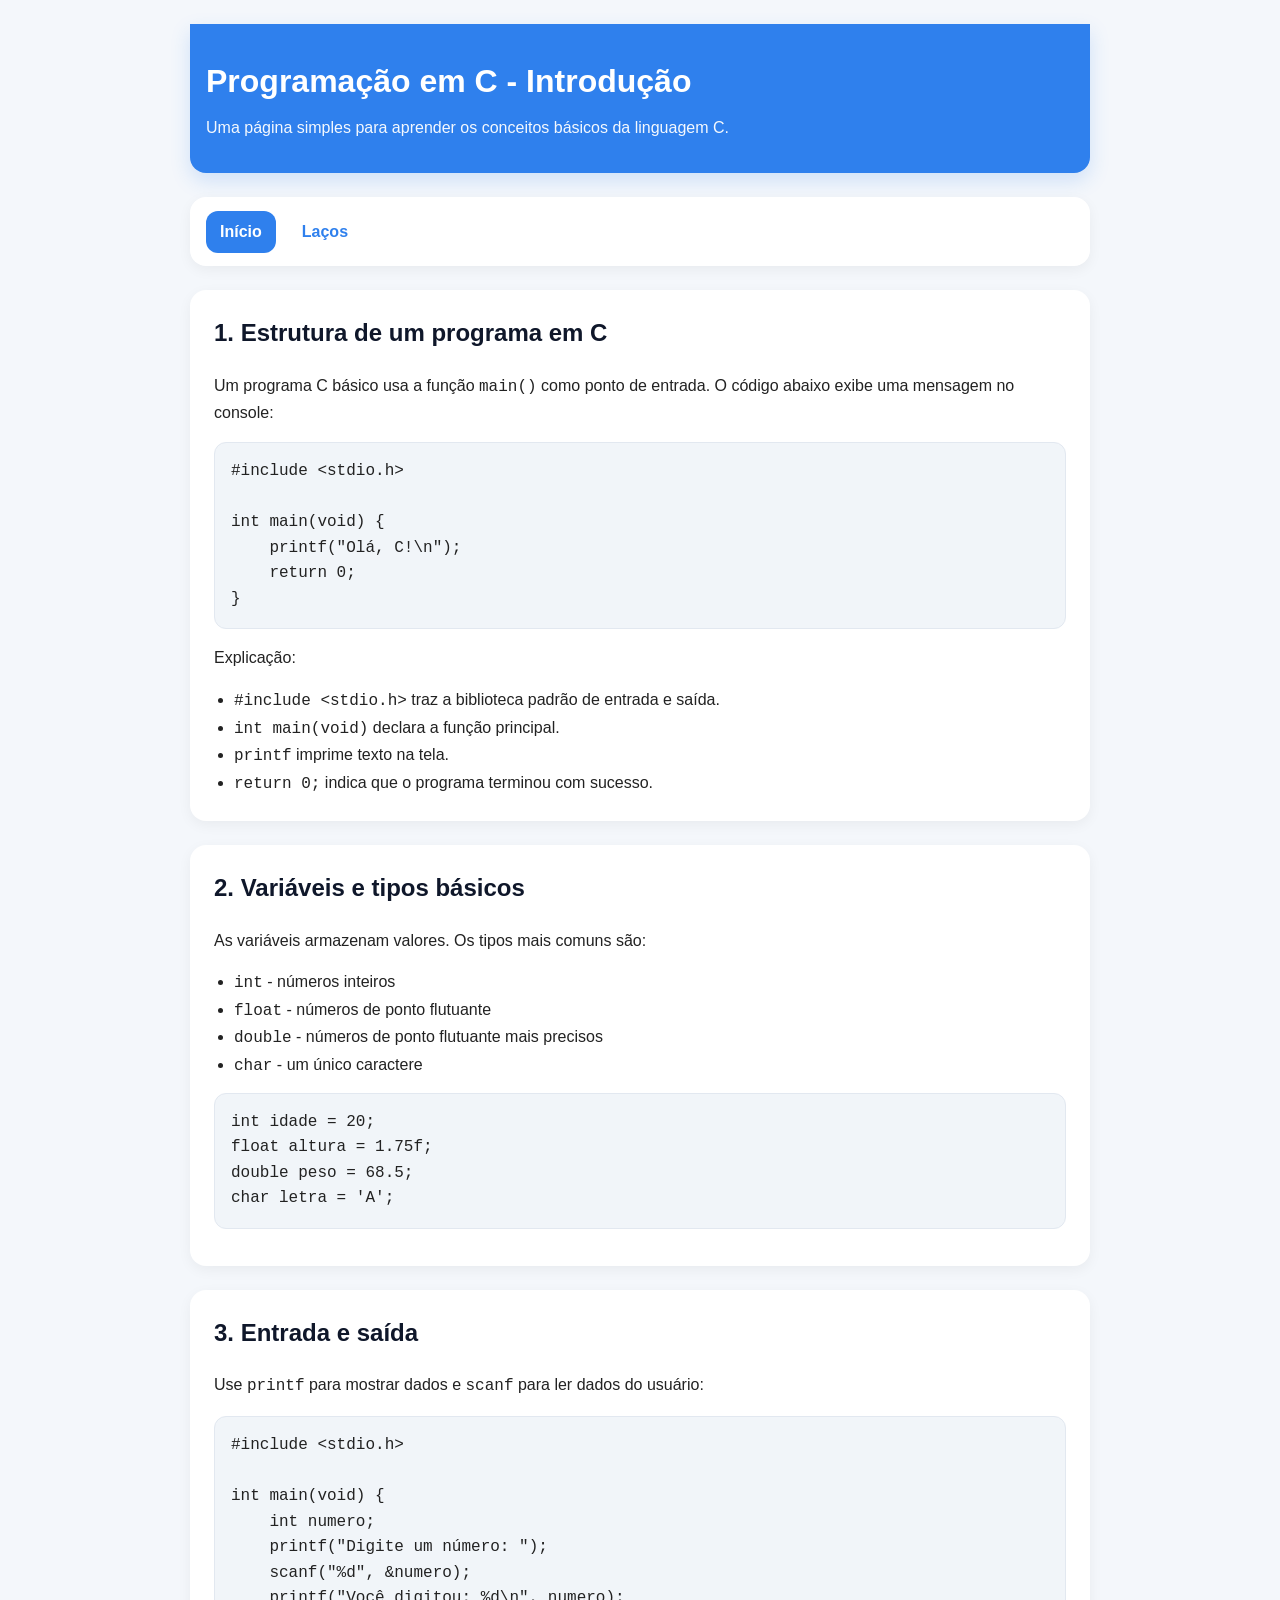
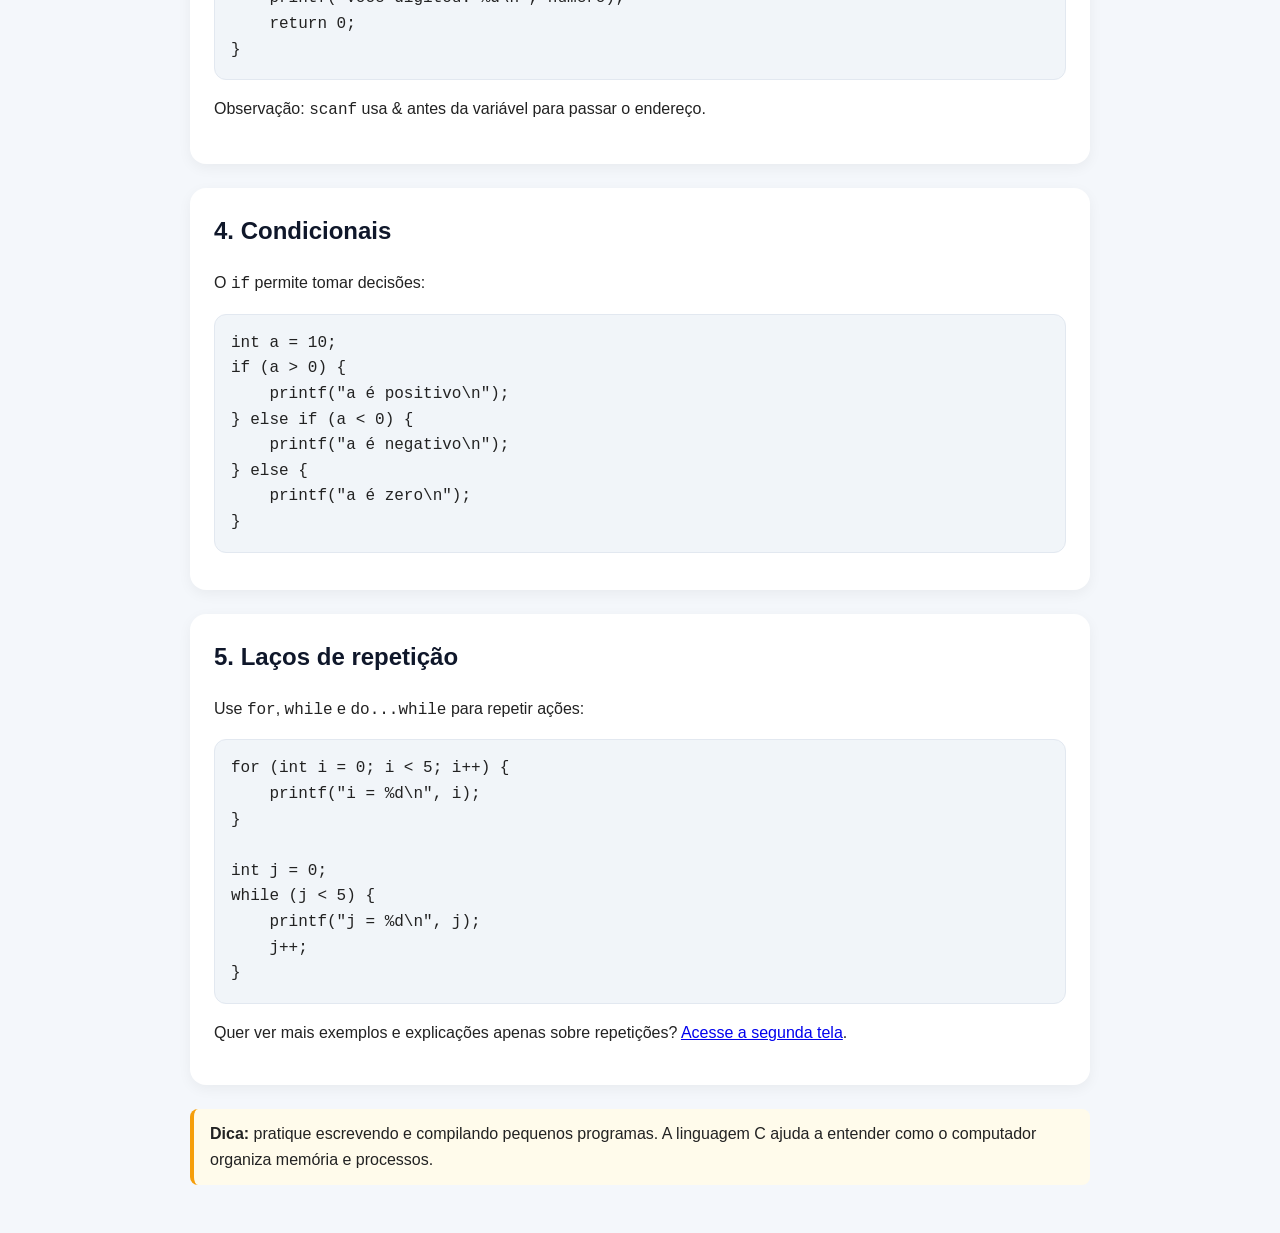
==== index.html @ d3eaa319 "Adicionando barra de navegação em todas as paginas" ====
<!DOCTYPE html>
<html lang="pt-BR">
    <head>
        <meta charset="utf-8">
        <meta name="viewport" content="width=device-width, initial-scale=1.0">
        <title>Programação em C - Básico</title>
        <style>
            body {
                font-family: Arial, sans-serif;
                line-height: 1.6;
                margin: 0;
                padding: 0;
                background: #f4f7fb;
                color: #222;
            }
            .container {
                max-width: 900px;
                margin: 0 auto;
                padding: 24px 16px 48px;
            }
            header {
                background: #2f80ed;
                color: white;
                padding: 32px 16px;
                border-radius: 0 0 16px 16px;
                box-shadow: 0 8px 20px rgba(47, 128, 237, 0.18);
            }
            header h1 {
                margin: 0 0 8px;
                font-size: 2rem;
            }
            header p {
                margin: 0;
                opacity: 0.95;
            }
            .navbar {
                display: flex;
                gap: 12px;
                margin: 24px 0 0;
                padding: 14px 16px;
                border-radius: 16px;
                background: #ffffff;
                box-shadow: 0 4px 14px rgba(0, 0, 0, 0.05);
                position: sticky;
                top: 16px;
                z-index: 10;
            }
            .nav-link {
                display: inline-block;
                color: #2f80ed;
                text-decoration: none;
                font-weight: 700;
                padding: 8px 14px;
                border-radius: 12px;
                transition: background 0.2s ease, color 0.2s ease;
            }
            .nav-link:hover,
            .nav-link.active {
                background: #2f80ed;
                color: white;
            }
            section {
                background: white;
                border-radius: 16px;
                margin: 24px 0;
                padding: 24px;
                box-shadow: 0 4px 14px rgba(0, 0, 0, 0.05);
            }
            h2 {
                color: #0f172a;
                margin-top: 0;
            }
            pre {
                background: #f1f5f9;
                padding: 16px;
                border-radius: 12px;
                overflow-x: auto;
                border: 1px solid #e2e8f0;
            }
            code {
                font-family: 'Courier New', monospace;
            }
            ul {
                margin: 0;
                padding-left: 20px;
            }
            .note {
                background: #fffbeb;
                border-left: 4px solid #f59e0b;
                padding: 12px 16px;
                margin: 16px 0 0;
                border-radius: 8px;
            }
        </style>
    </head>
    <body>
        <div class="container">
            <header>
                <h1>Programação em C - Introdução</h1>
                <p>Uma página simples para aprender os conceitos básicos da linguagem C.</p>
            </header>
            <nav class="navbar">
                <a href="index.html" class="nav-link active">Início</a>
                <a href="lop.html" class="nav-link">Laços</a>
            </nav>

            <section>
                <h2>1. Estrutura de um programa em C</h2>
                <p>Um programa C básico usa a função <code>main()</code> como ponto de entrada. O código abaixo exibe uma mensagem no console:</p>
                <pre><code>#include &lt;stdio.h&gt;

int main(void) {
    printf("Olá, C!\n");
    return 0;
}</code></pre>
                <p>Explicação:</p>
                <ul>
                    <li><code>#include &lt;stdio.h&gt;</code> traz a biblioteca padrão de entrada e saída.</li>
                    <li><code>int main(void)</code> declara a função principal.</li>
                    <li><code>printf</code> imprime texto na tela.</li>
                    <li><code>return 0;</code> indica que o programa terminou com sucesso.</li>
                </ul>
            </section>

            <section>
                <h2>2. Variáveis e tipos básicos</h2>
                <p>As variáveis armazenam valores. Os tipos mais comuns são:</p>
                <ul>
                    <li><code>int</code> - números inteiros</li>
                    <li><code>float</code> - números de ponto flutuante</li>
                    <li><code>double</code> - números de ponto flutuante mais precisos</li>
                    <li><code>char</code> - um único caractere</li>
                </ul>
                <pre><code>int idade = 20;
float altura = 1.75f;
double peso = 68.5;
char letra = 'A';</code></pre>
            </section>

            <section>
                <h2>3. Entrada e saída</h2>
                <p>Use <code>printf</code> para mostrar dados e <code>scanf</code> para ler dados do usuário:</p>
                <pre><code>#include &lt;stdio.h&gt;

int main(void) {
    int numero;
    printf("Digite um número: ");
    scanf("%d", &numero);
    printf("Você digitou: %d\n", numero);
    return 0;
}</code></pre>
                <p>Observação: <code>scanf</code> usa &amp; antes da variável para passar o endereço.</p>
            </section>

            <section>
                <h2>4. Condicionais</h2>
                <p>O <code>if</code> permite tomar decisões:</p>
                <pre><code>int a = 10;
if (a > 0) {
    printf("a é positivo\n");
} else if (a < 0) {
    printf("a é negativo\n");
} else {
    printf("a é zero\n");
}</code></pre>
            </section>

            <section>
                <h2>5. Laços de repetição</h2>
                <p>Use <code>for</code>, <code>while</code> e <code>do...while</code> para repetir ações:</p>
                <pre><code>for (int i = 0; i < 5; i++) {
    printf("i = %d\n", i);
}

int j = 0;
while (j < 5) {
    printf("j = %d\n", j);
    j++;
}</code></pre>
                <p>Quer ver mais exemplos e explicações apenas sobre repetições? <a href="lop.html">Acesse a segunda tela</a>.</p>
            </section>

            <div class="note">
                <strong>Dica:</strong> pratique escrevendo e compilando pequenos programas. A linguagem C ajuda a entender como o computador organiza memória e processos.
            </div>
        </div>
    </body>
</html>
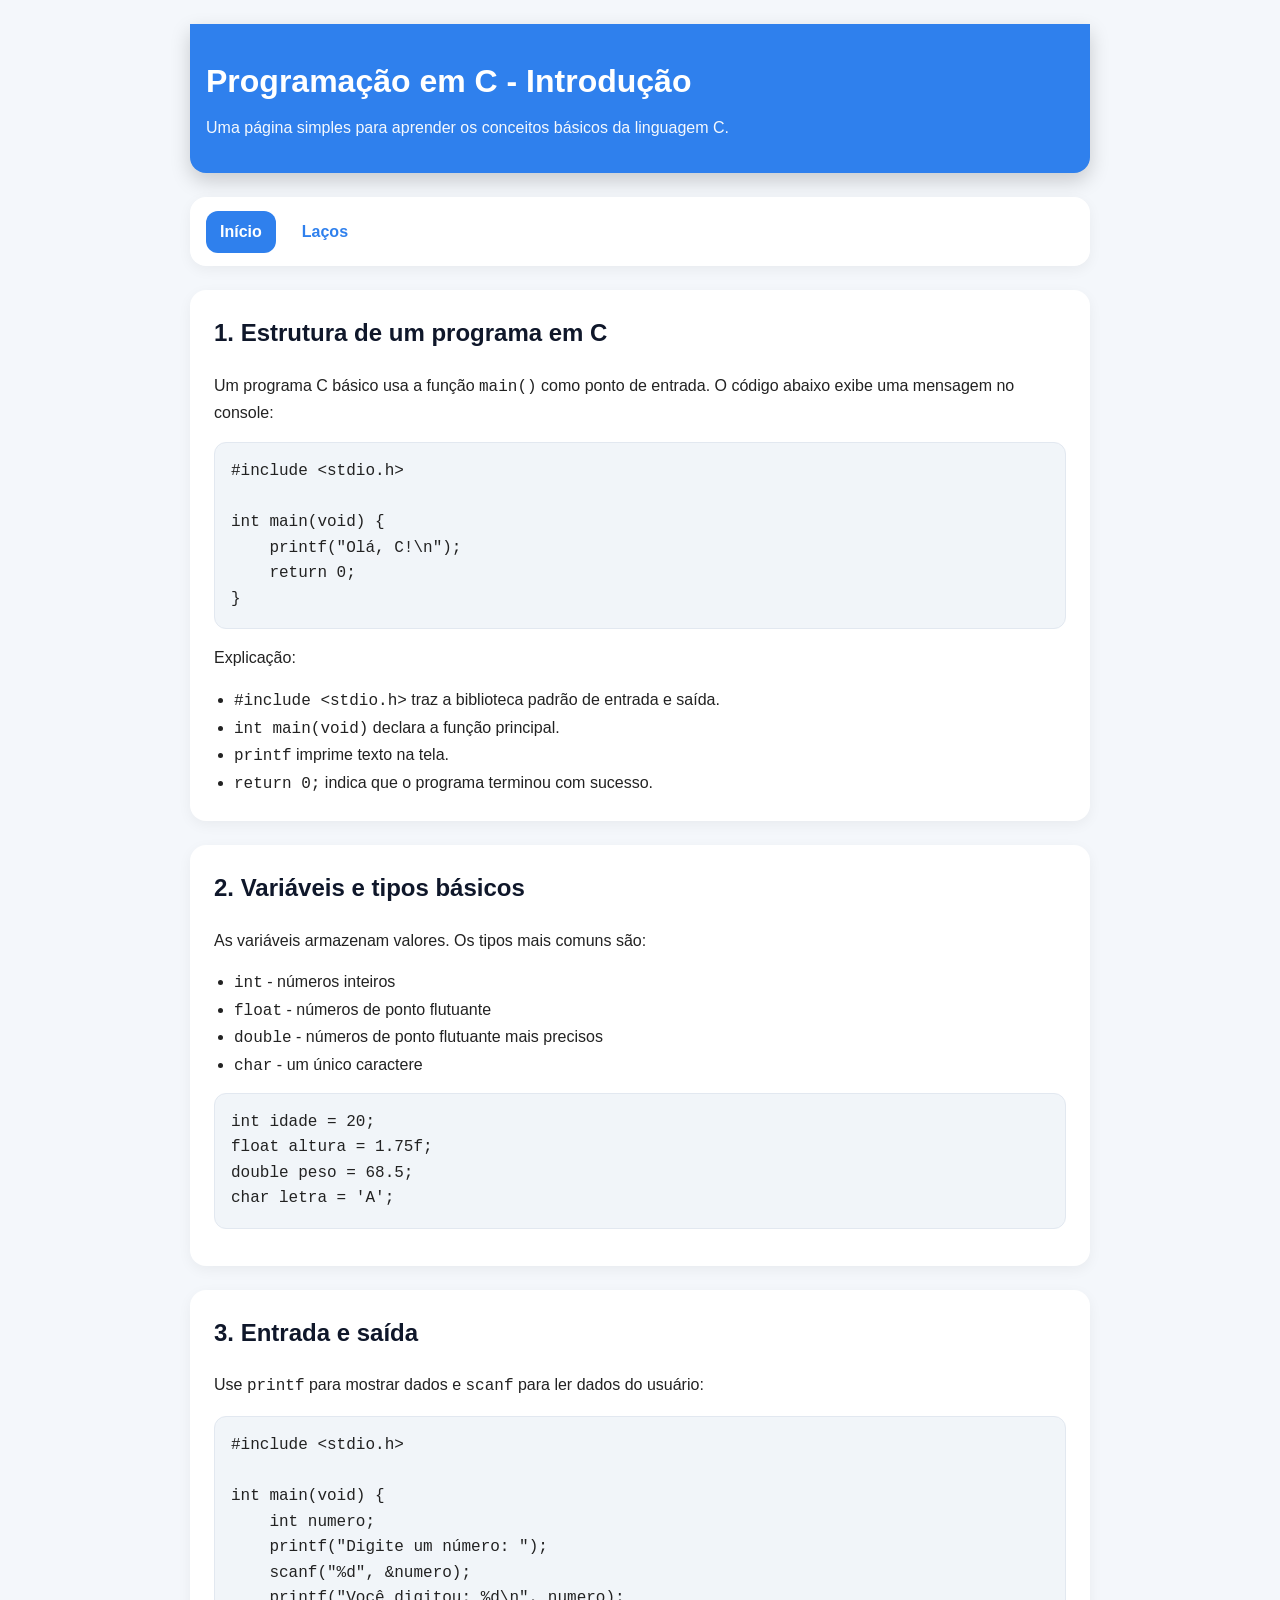
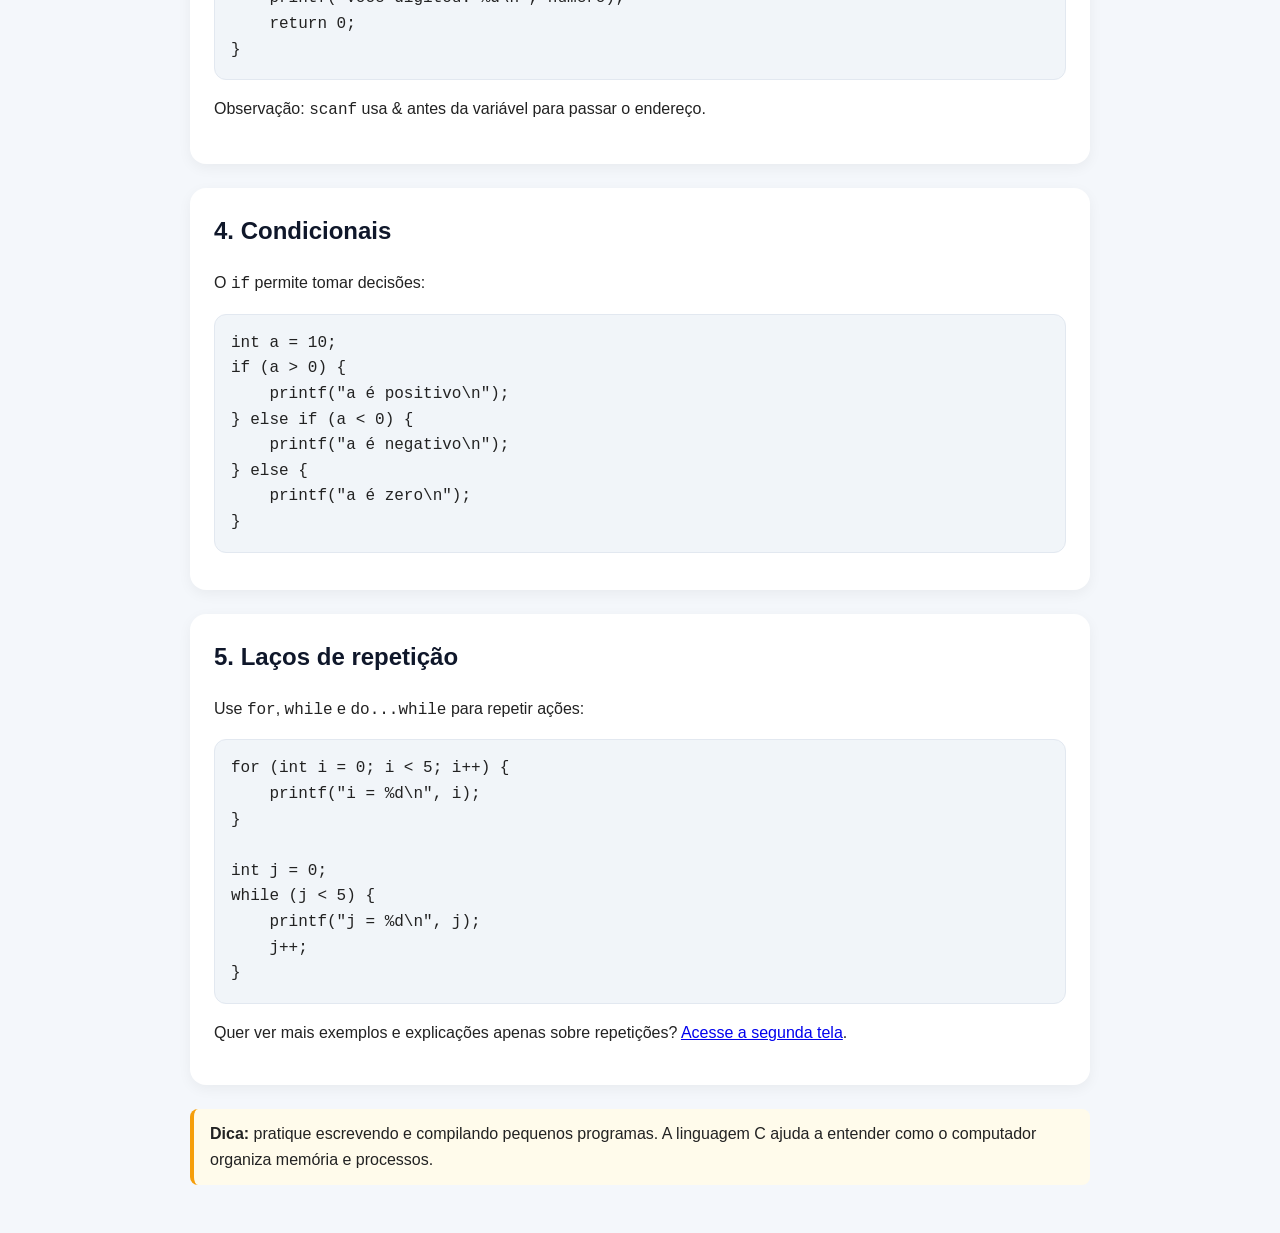
==== commit 75d93477: "Adicionando estilos CSS e atualizando cabeçalhos nas páginas HTML" ====
--- a/index.html
+++ b/index.html
@@ -4,98 +4,11 @@
         <meta charset="utf-8">
         <meta name="viewport" content="width=device-width, initial-scale=1.0">
         <title>Programação em C - Básico</title>
-        <style>
-            body {
-                font-family: Arial, sans-serif;
-                line-height: 1.6;
-                margin: 0;
-                padding: 0;
-                background: #f4f7fb;
-                color: #222;
-            }
-            .container {
-                max-width: 900px;
-                margin: 0 auto;
-                padding: 24px 16px 48px;
-            }
-            header {
-                background: #2f80ed;
-                color: white;
-                padding: 32px 16px;
-                border-radius: 0 0 16px 16px;
-                box-shadow: 0 8px 20px rgba(47, 128, 237, 0.18);
-            }
-            header h1 {
-                margin: 0 0 8px;
-                font-size: 2rem;
-            }
-            header p {
-                margin: 0;
-                opacity: 0.95;
-            }
-            .navbar {
-                display: flex;
-                gap: 12px;
-                margin: 24px 0 0;
-                padding: 14px 16px;
-                border-radius: 16px;
-                background: #ffffff;
-                box-shadow: 0 4px 14px rgba(0, 0, 0, 0.05);
-                position: sticky;
-                top: 16px;
-                z-index: 10;
-            }
-            .nav-link {
-                display: inline-block;
-                color: #2f80ed;
-                text-decoration: none;
-                font-weight: 700;
-                padding: 8px 14px;
-                border-radius: 12px;
-                transition: background 0.2s ease, color 0.2s ease;
-            }
-            .nav-link:hover,
-            .nav-link.active {
-                background: #2f80ed;
-                color: white;
-            }
-            section {
-                background: white;
-                border-radius: 16px;
-                margin: 24px 0;
-                padding: 24px;
-                box-shadow: 0 4px 14px rgba(0, 0, 0, 0.05);
-            }
-            h2 {
-                color: #0f172a;
-                margin-top: 0;
-            }
-            pre {
-                background: #f1f5f9;
-                padding: 16px;
-                border-radius: 12px;
-                overflow-x: auto;
-                border: 1px solid #e2e8f0;
-            }
-            code {
-                font-family: 'Courier New', monospace;
-            }
-            ul {
-                margin: 0;
-                padding-left: 20px;
-            }
-            .note {
-                background: #fffbeb;
-                border-left: 4px solid #f59e0b;
-                padding: 12px 16px;
-                margin: 16px 0 0;
-                border-radius: 8px;
-            }
-        </style>
+        <link rel="stylesheet" href="estilo.css">
     </head>
     <body>
         <div class="container">
-            <header>
+            <header class="index-header">
                 <h1>Programação em C - Introdução</h1>
                 <p>Uma página simples para aprender os conceitos básicos da linguagem C.</p>
             </header>
--- a/estilo.css
+++ b/estilo.css
@@ -0,0 +1,121 @@
+﻿body {
+    font-family: Arial, sans-serif;
+    line-height: 1.6;
+    margin: 0;
+    padding: 0;
+    background: #f4f7fb;
+    color: #222;
+}
+
+.container {
+    max-width: 900px;
+    margin: 0 auto;
+    padding: 24px 16px 48px;
+}
+
+header {
+    color: white;
+    padding: 32px 16px;
+    border-radius: 0 0 16px 16px;
+    box-shadow: 0 8px 20px rgba(0, 0, 0, 0.18);
+}
+
+header h1 {
+    margin: 0 0 8px;
+    font-size: 2rem;
+}
+
+header p {
+    margin: 0;
+    opacity: 0.95;
+}
+
+.index-header {
+    background: #2f80ed;
+}
+
+.loops-header {
+    background: #16a34a;
+}
+
+.navbar {
+    display: flex;
+    gap: 12px;
+    margin: 24px 0 0;
+    padding: 14px 16px;
+    border-radius: 16px;
+    background: #ffffff;
+    box-shadow: 0 4px 14px rgba(0, 0, 0, 0.05);
+    position: sticky;
+    top: 16px;
+    z-index: 10;
+}
+
+.nav-link {
+    display: inline-block;
+    color: #2f80ed;
+    text-decoration: none;
+    font-weight: 700;
+    padding: 8px 14px;
+    border-radius: 12px;
+    transition: background 0.2s ease, color 0.2s ease;
+}
+
+.nav-link:hover,
+.nav-link.active {
+    background: #2f80ed;
+    color: white;
+}
+
+section {
+    background: white;
+    border-radius: 16px;
+    margin: 24px 0;
+    padding: 24px;
+    box-shadow: 0 4px 14px rgba(0, 0, 0, 0.05);
+}
+
+h2 {
+    color: #0f172a;
+    margin-top: 0;
+}
+
+pre {
+    background: #f1f5f9;
+    padding: 16px;
+    border-radius: 12px;
+    overflow-x: auto;
+    border: 1px solid #e2e8f0;
+}
+
+code {
+    font-family: 'Courier New', monospace;
+}
+
+ul {
+    margin: 0;
+    padding-left: 20px;
+}
+
+.note {
+    background: #fffbeb;
+    border-left: 4px solid #f59e0b;
+    padding: 12px 16px;
+    margin: 16px 0 0;
+    border-radius: 8px;
+}
+
+.link-button {
+    display: inline-block;
+    margin-top: 16px;
+    padding: 12px 20px;
+    background: #2f80ed;
+    color: white;
+    text-decoration: none;
+    border-radius: 12px;
+    transition: background 0.2s ease;
+}
+
+.link-button:hover {
+    background: #1d60c7;
+}
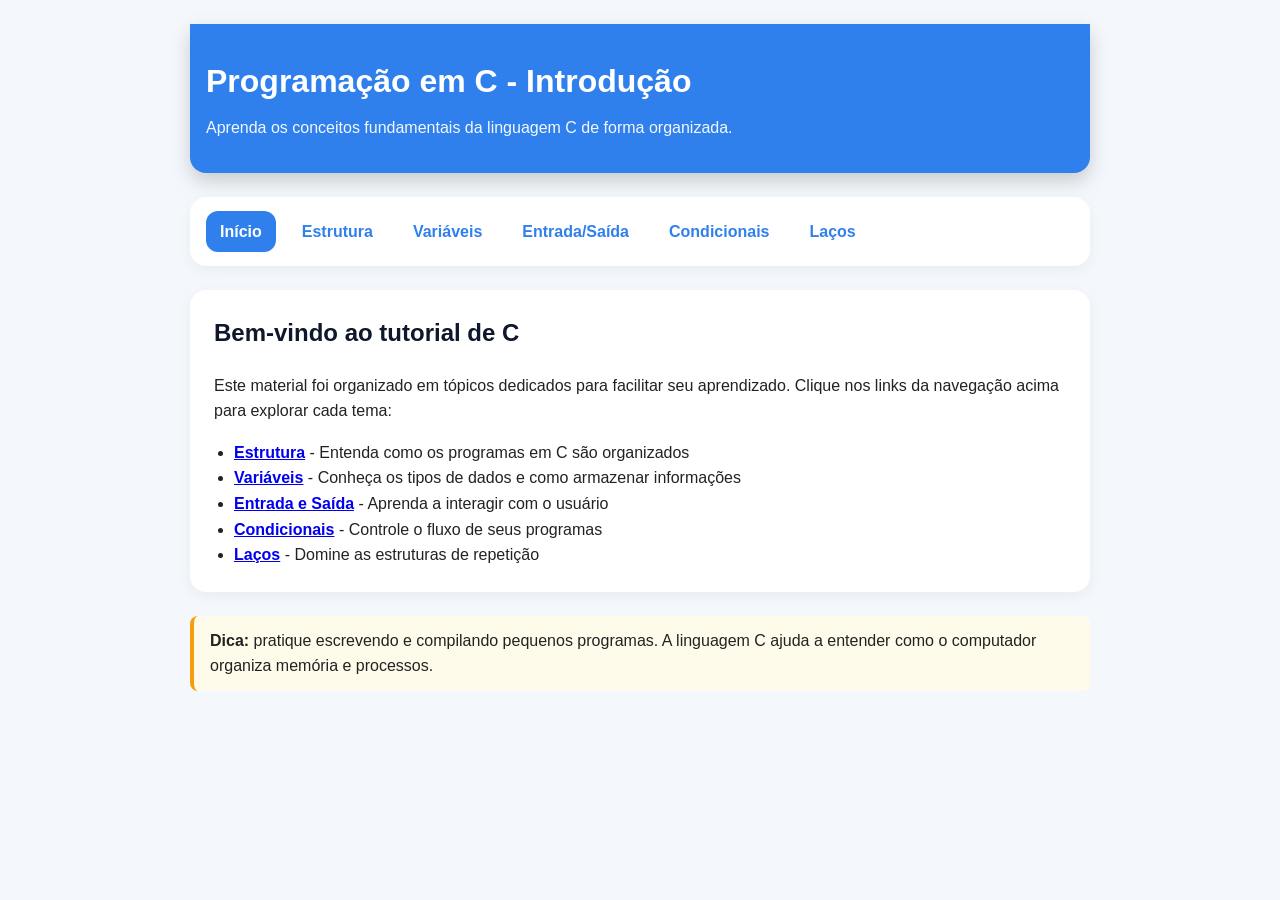
==== commit 55a341fa: "Devidindo conteudo em paginas" ====
--- a/index.html
+++ b/index.html
@@ -3,94 +3,34 @@
     <head>
         <meta charset="utf-8">
         <meta name="viewport" content="width=device-width, initial-scale=1.0">
-        <title>Programação em C - Básico</title>
+        <title>Programação em C - Introdução</title>
         <link rel="stylesheet" href="estilo.css">
     </head>
     <body>
         <div class="container">
             <header class="index-header">
                 <h1>Programação em C - Introdução</h1>
-                <p>Uma página simples para aprender os conceitos básicos da linguagem C.</p>
+                <p>Aprenda os conceitos fundamentais da linguagem C de forma organizada.</p>
             </header>
             <nav class="navbar">
                 <a href="index.html" class="nav-link active">Início</a>
+                <a href="estrutura.html" class="nav-link">Estrutura</a>
+                <a href="variaveis.html" class="nav-link">Variáveis</a>
+                <a href="entradasaida.html" class="nav-link">Entrada/Saída</a>
+                <a href="condicionais.html" class="nav-link">Condicionais</a>
                 <a href="lop.html" class="nav-link">Laços</a>
             </nav>
 
             <section>
-                <h2>1. Estrutura de um programa em C</h2>
-                <p>Um programa C básico usa a função <code>main()</code> como ponto de entrada. O código abaixo exibe uma mensagem no console:</p>
-                <pre><code>#include &lt;stdio.h&gt;
-
-int main(void) {
-    printf("Olá, C!\n");
-    return 0;
-}</code></pre>
-                <p>Explicação:</p>
+                <h2>Bem-vindo ao tutorial de C</h2>
+                <p>Este material foi organizado em tópicos dedicados para facilitar seu aprendizado. Clique nos links da navegação acima para explorar cada tema:</p>
                 <ul>
-                    <li><code>#include &lt;stdio.h&gt;</code> traz a biblioteca padrão de entrada e saída.</li>
-                    <li><code>int main(void)</code> declara a função principal.</li>
-                    <li><code>printf</code> imprime texto na tela.</li>
-                    <li><code>return 0;</code> indica que o programa terminou com sucesso.</li>
+                    <li><strong><a href="estrutura.html">Estrutura</a></strong> - Entenda como os programas em C são organizados</li>
+                    <li><strong><a href="variaveis.html">Variáveis</a></strong> - Conheça os tipos de dados e como armazenar informações</li>
+                    <li><strong><a href="entradasaida.html">Entrada e Saída</a></strong> - Aprenda a interagir com o usuário</li>
+                    <li><strong><a href="condicionais.html">Condicionais</a></strong> - Controle o fluxo de seus programas</li>
+                    <li><strong><a href="lop.html">Laços</a></strong> - Domine as estruturas de repetição</li>
                 </ul>
-            </section>
-
-            <section>
-                <h2>2. Variáveis e tipos básicos</h2>
-                <p>As variáveis armazenam valores. Os tipos mais comuns são:</p>
-                <ul>
-                    <li><code>int</code> - números inteiros</li>
-                    <li><code>float</code> - números de ponto flutuante</li>
-                    <li><code>double</code> - números de ponto flutuante mais precisos</li>
-                    <li><code>char</code> - um único caractere</li>
-                </ul>
-                <pre><code>int idade = 20;
-float altura = 1.75f;
-double peso = 68.5;
-char letra = 'A';</code></pre>
-            </section>
-
-            <section>
-                <h2>3. Entrada e saída</h2>
-                <p>Use <code>printf</code> para mostrar dados e <code>scanf</code> para ler dados do usuário:</p>
-                <pre><code>#include &lt;stdio.h&gt;
-
-int main(void) {
-    int numero;
-    printf("Digite um número: ");
-    scanf("%d", &numero);
-    printf("Você digitou: %d\n", numero);
-    return 0;
-}</code></pre>
-                <p>Observação: <code>scanf</code> usa &amp; antes da variável para passar o endereço.</p>
-            </section>
-
-            <section>
-                <h2>4. Condicionais</h2>
-                <p>O <code>if</code> permite tomar decisões:</p>
-                <pre><code>int a = 10;
-if (a > 0) {
-    printf("a é positivo\n");
-} else if (a < 0) {
-    printf("a é negativo\n");
-} else {
-    printf("a é zero\n");
-}</code></pre>
-            </section>
-
-            <section>
-                <h2>5. Laços de repetição</h2>
-                <p>Use <code>for</code>, <code>while</code> e <code>do...while</code> para repetir ações:</p>
-                <pre><code>for (int i = 0; i < 5; i++) {
-    printf("i = %d\n", i);
-}
-
-int j = 0;
-while (j < 5) {
-    printf("j = %d\n", j);
-    j++;
-}</code></pre>
-                <p>Quer ver mais exemplos e explicações apenas sobre repetições? <a href="lop.html">Acesse a segunda tela</a>.</p>
             </section>
 
             <div class="note">
--- a/estilo.css
+++ b/estilo.css
@@ -36,6 +36,22 @@
 
 .loops-header {
     background: #16a34a;
+}
+
+.estrutura-header {
+    background: #9333ea;
+}
+
+.variaveis-header {
+    background: #0891b2;
+}
+
+.entrada-header {
+    background: #ea580c;
+}
+
+.condicional-header {
+    background: #dc2626;
 }
 
 .navbar {
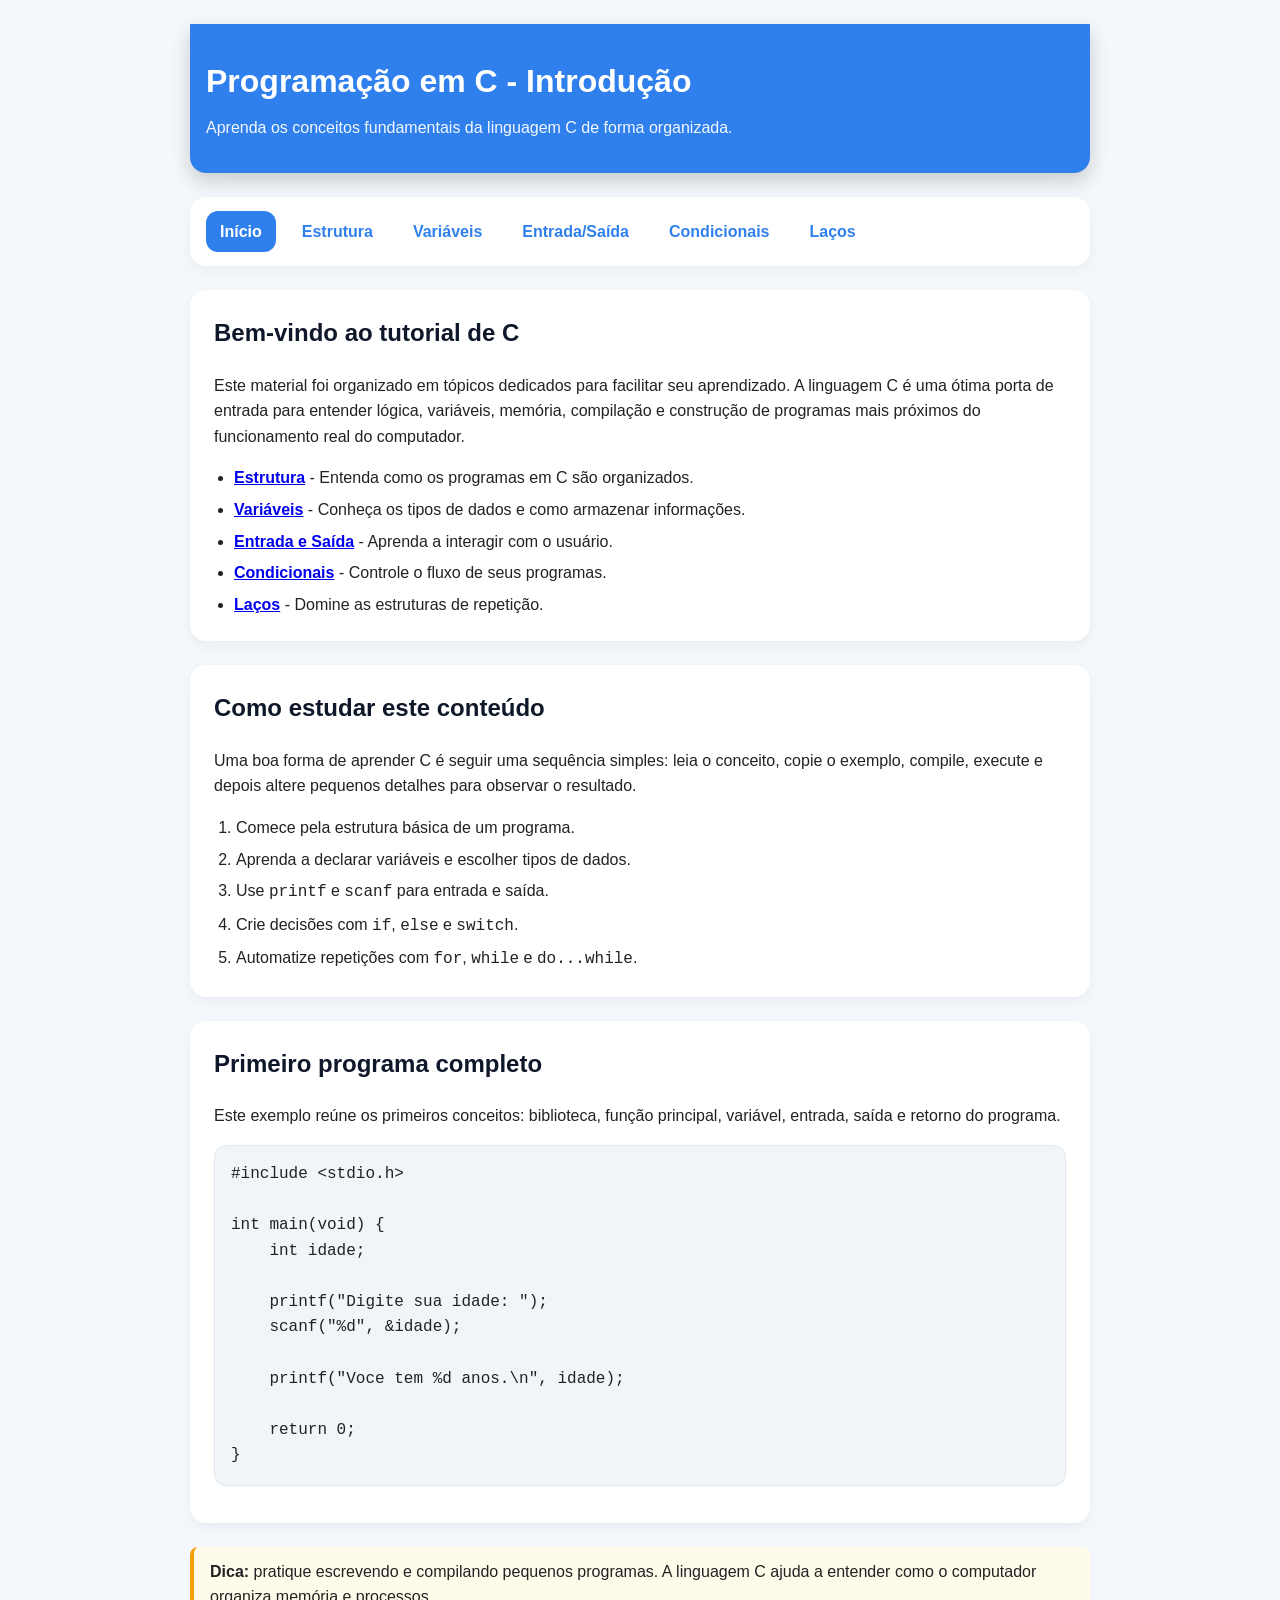
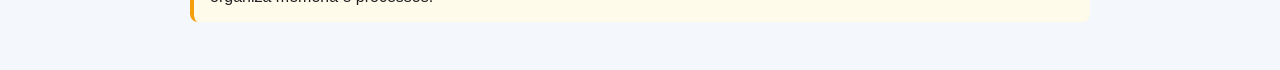
==== commit e52a1573: "Adicionando mais recursos mais material" ====
--- a/index.html
+++ b/index.html
@@ -23,14 +23,43 @@
 
             <section>
                 <h2>Bem-vindo ao tutorial de C</h2>
-                <p>Este material foi organizado em tópicos dedicados para facilitar seu aprendizado. Clique nos links da navegação acima para explorar cada tema:</p>
+                <p>Este material foi organizado em tópicos dedicados para facilitar seu aprendizado. A linguagem C é uma ótima porta de entrada para entender lógica, variáveis, memória, compilação e construção de programas mais próximos do funcionamento real do computador.</p>
                 <ul>
-                    <li><strong><a href="estrutura.html">Estrutura</a></strong> - Entenda como os programas em C são organizados</li>
-                    <li><strong><a href="variaveis.html">Variáveis</a></strong> - Conheça os tipos de dados e como armazenar informações</li>
-                    <li><strong><a href="entradasaida.html">Entrada e Saída</a></strong> - Aprenda a interagir com o usuário</li>
-                    <li><strong><a href="condicionais.html">Condicionais</a></strong> - Controle o fluxo de seus programas</li>
-                    <li><strong><a href="lop.html">Laços</a></strong> - Domine as estruturas de repetição</li>
+                    <li><strong><a href="estrutura.html">Estrutura</a></strong> - Entenda como os programas em C são organizados.</li>
+                    <li><strong><a href="variaveis.html">Variáveis</a></strong> - Conheça os tipos de dados e como armazenar informações.</li>
+                    <li><strong><a href="entradasaida.html">Entrada e Saída</a></strong> - Aprenda a interagir com o usuário.</li>
+                    <li><strong><a href="condicionais.html">Condicionais</a></strong> - Controle o fluxo de seus programas.</li>
+                    <li><strong><a href="lop.html">Laços</a></strong> - Domine as estruturas de repetição.</li>
                 </ul>
+            </section>
+
+            <section>
+                <h2>Como estudar este conteúdo</h2>
+                <p>Uma boa forma de aprender C é seguir uma sequência simples: leia o conceito, copie o exemplo, compile, execute e depois altere pequenos detalhes para observar o resultado.</p>
+                <ol>
+                    <li>Comece pela estrutura básica de um programa.</li>
+                    <li>Aprenda a declarar variáveis e escolher tipos de dados.</li>
+                    <li>Use <code>printf</code> e <code>scanf</code> para entrada e saída.</li>
+                    <li>Crie decisões com <code>if</code>, <code>else</code> e <code>switch</code>.</li>
+                    <li>Automatize repetições com <code>for</code>, <code>while</code> e <code>do...while</code>.</li>
+                </ol>
+            </section>
+
+            <section>
+                <h2>Primeiro programa completo</h2>
+                <p>Este exemplo reúne os primeiros conceitos: biblioteca, função principal, variável, entrada, saída e retorno do programa.</p>
+                <pre><code>#include &lt;stdio.h&gt;
+
+int main(void) {
+    int idade;
+
+    printf("Digite sua idade: ");
+    scanf("%d", &idade);
+
+    printf("Voce tem %d anos.\n", idade);
+
+    return 0;
+}</code></pre>
             </section>
 
             <div class="note">
@@ -38,4 +67,4 @@
             </div>
         </div>
     </body>
-</html>+</html>
--- a/estilo.css
+++ b/estilo.css
@@ -113,12 +113,52 @@
     padding-left: 20px;
 }
 
+ol {
+    margin: 0;
+    padding-left: 22px;
+}
+
+li + li {
+    margin-top: 6px;
+}
+
+table {
+    width: 100%;
+    border-collapse: collapse;
+    margin-top: 16px;
+    overflow: hidden;
+    border-radius: 12px;
+    background: #ffffff;
+    box-shadow: 0 0 0 1px #e2e8f0;
+}
+
+th,
+td {
+    padding: 12px 14px;
+    text-align: left;
+    border-bottom: 1px solid #e2e8f0;
+    vertical-align: top;
+}
+
+th {
+    background: #f8fafc;
+    color: #0f172a;
+}
+
+tr:last-child td {
+    border-bottom: 0;
+}
+
 .note {
     background: #fffbeb;
     border-left: 4px solid #f59e0b;
     padding: 12px 16px;
     margin: 16px 0 0;
     border-radius: 8px;
+}
+
+.exercise {
+    border-left: 4px solid #2f80ed;
 }
 
 .link-button {
@@ -135,3 +175,106 @@
 .link-button:hover {
     background: #1d60c7;
 }
+
+/* Responsivo para dispositivos móveis */
+@media (max-width: 768px) {
+    .navbar {
+        flex-wrap: wrap;
+        gap: 8px;
+        padding: 10px 12px;
+    }
+
+    .nav-link {
+        padding: 6px 10px;
+        font-size: 0.9rem;
+    }
+
+    header h1 {
+        font-size: 1.5rem;
+    }
+
+    header p {
+        font-size: 0.95rem;
+    }
+
+    section {
+        padding: 16px;
+    }
+
+    h2 {
+        font-size: 1.25rem;
+    }
+
+    pre {
+        padding: 12px;
+        font-size: 0.85rem;
+    }
+
+    table {
+        display: block;
+        overflow-x: auto;
+        white-space: nowrap;
+    }
+
+    th,
+    td {
+        padding: 10px 12px;
+    }
+
+    code {
+        font-size: 0.85rem;
+    }
+
+    .container {
+        padding: 16px;
+    }
+}
+
+@media (max-width: 480px) {
+    .navbar {
+        gap: 8px;
+        padding: 10px 10px;
+    }
+
+    .nav-link {
+        padding: 8px 10px;
+        font-size: 1rem;
+    }
+
+    header {
+        padding: 24px 16px;
+    }
+
+    header h1 {
+        font-size: 1.75rem;
+        margin-bottom: 6px;
+    }
+
+    header p {
+        font-size: 1rem;
+    }
+
+    section {
+        padding: 14px;
+        margin: 16px 0;
+    }
+
+    h2 {
+        font-size: 1.2rem;
+    }
+
+    pre {
+        padding: 10px;
+        font-size: 0.85rem;
+        overflow-x: auto;
+    }
+
+    .note {
+        padding: 10px 14px;
+    }
+
+    .link-button {
+        padding: 12px 18px;
+        font-size: 0.95rem;
+    }
+}
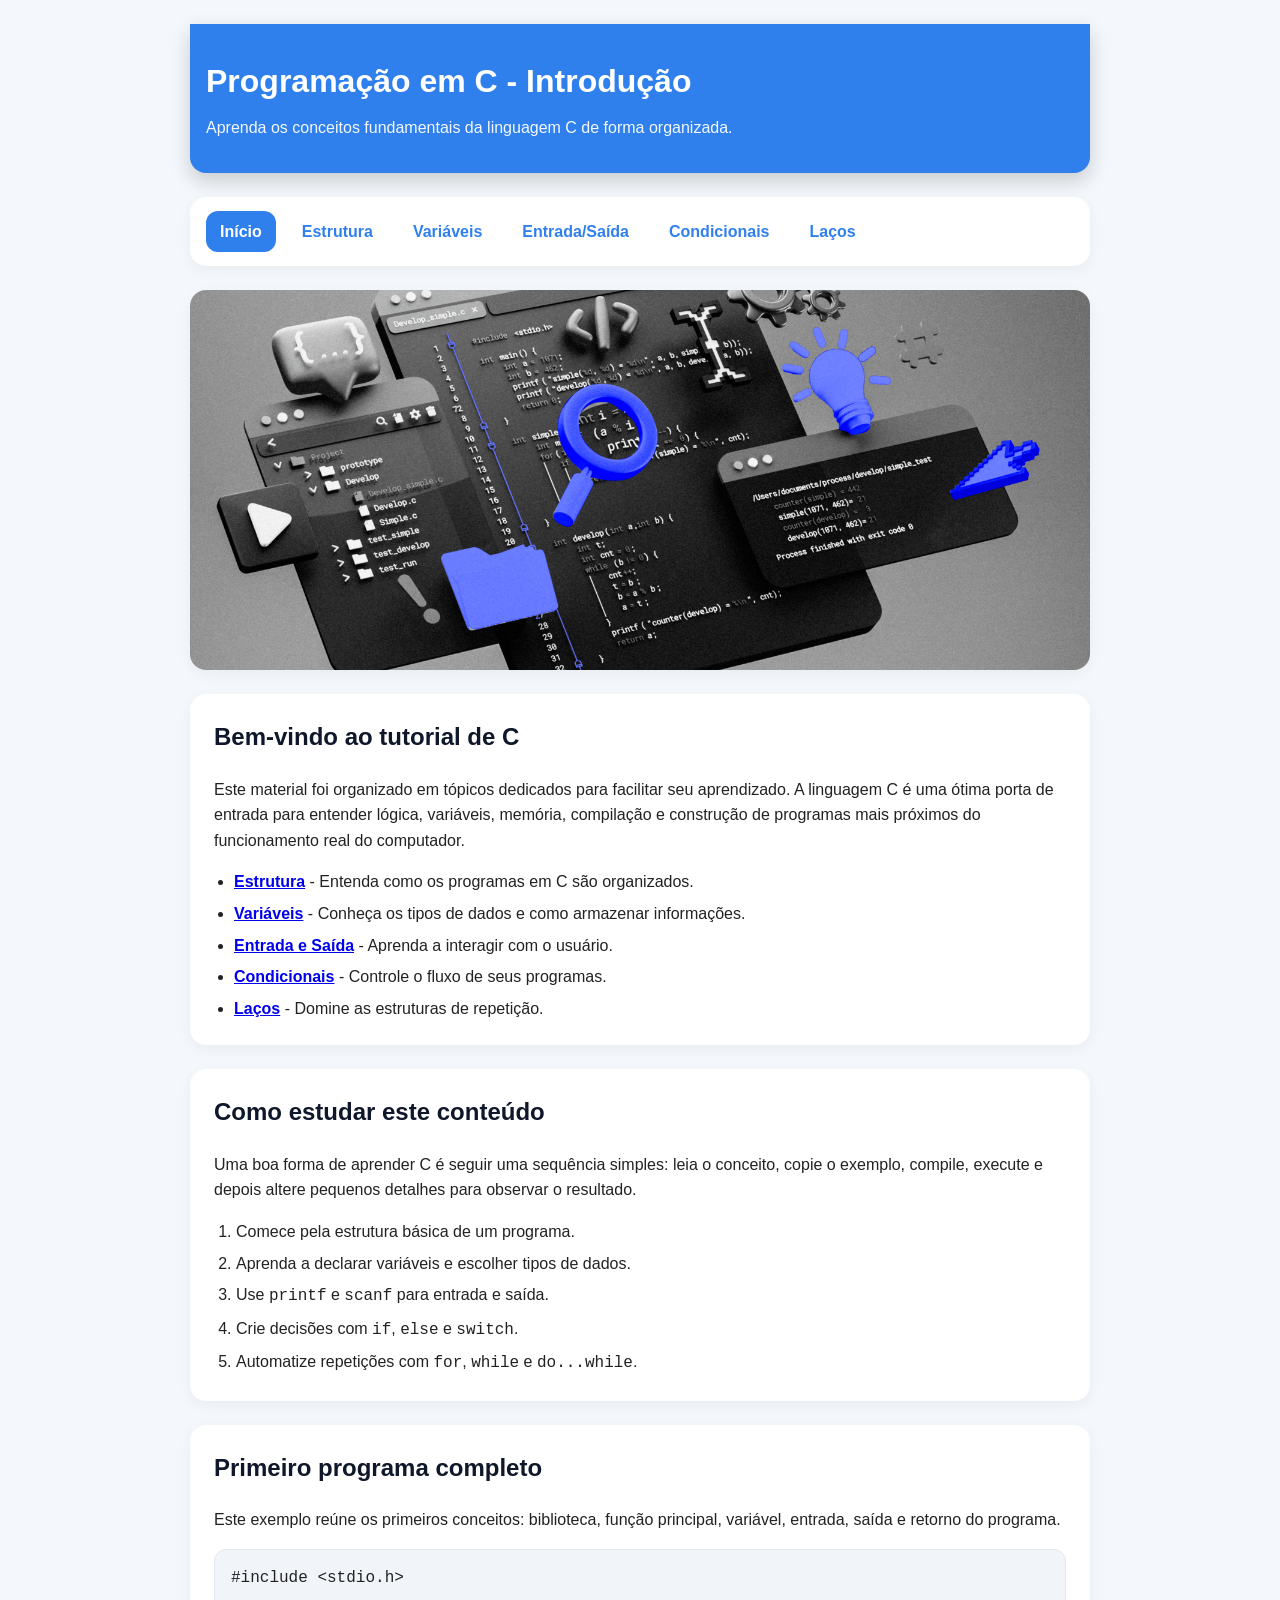
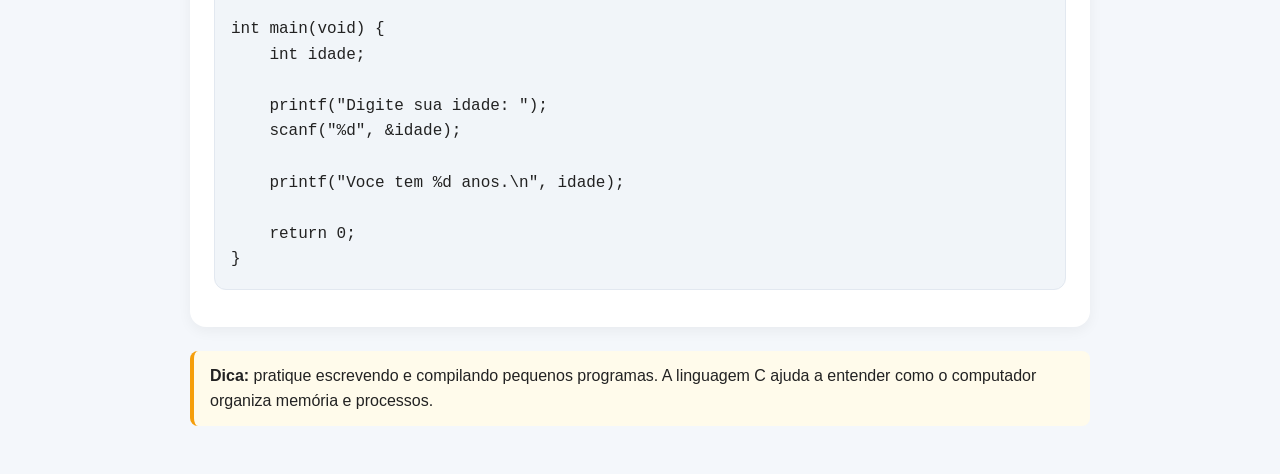
==== commit f83089fb: "Adicionando imagem na pagina" ====
--- a/index.html
+++ b/index.html
@@ -20,6 +20,10 @@
                 <a href="condicionais.html" class="nav-link">Condicionais</a>
                 <a href="lop.html" class="nav-link">Laços</a>
             </nav>
+
+            <figure class="hero-image">
+                <img src="img/programacao-c.png" alt="Ilustração sobre programação em C">
+            </figure>
 
             <section>
                 <h2>Bem-vindo ao tutorial de C</h2>
--- a/estilo.css
+++ b/estilo.css
@@ -83,6 +83,21 @@
     color: white;
 }
 
+.hero-image {
+    margin: 24px 0;
+    border-radius: 16px;
+    overflow: hidden;
+    background: #ffffff;
+    box-shadow: 0 4px 14px rgba(0, 0, 0, 0.05);
+}
+
+.hero-image img {
+    display: block;
+    width: 100%;
+    height: clamp(220px, 42vw, 380px);
+    object-fit: cover;
+}
+
 section {
     background: white;
     border-radius: 16px;
@@ -201,6 +216,15 @@
         padding: 16px;
     }
 
+    .hero-image {
+        margin: 18px 0;
+        border-radius: 14px;
+    }
+
+    .hero-image img {
+        height: clamp(180px, 55vw, 300px);
+    }
+
     h2 {
         font-size: 1.25rem;
     }
@@ -259,6 +283,15 @@
         margin: 16px 0;
     }
 
+    .hero-image {
+        margin: 16px 0;
+        border-radius: 12px;
+    }
+
+    .hero-image img {
+        height: 210px;
+    }
+
     h2 {
         font-size: 1.2rem;
     }
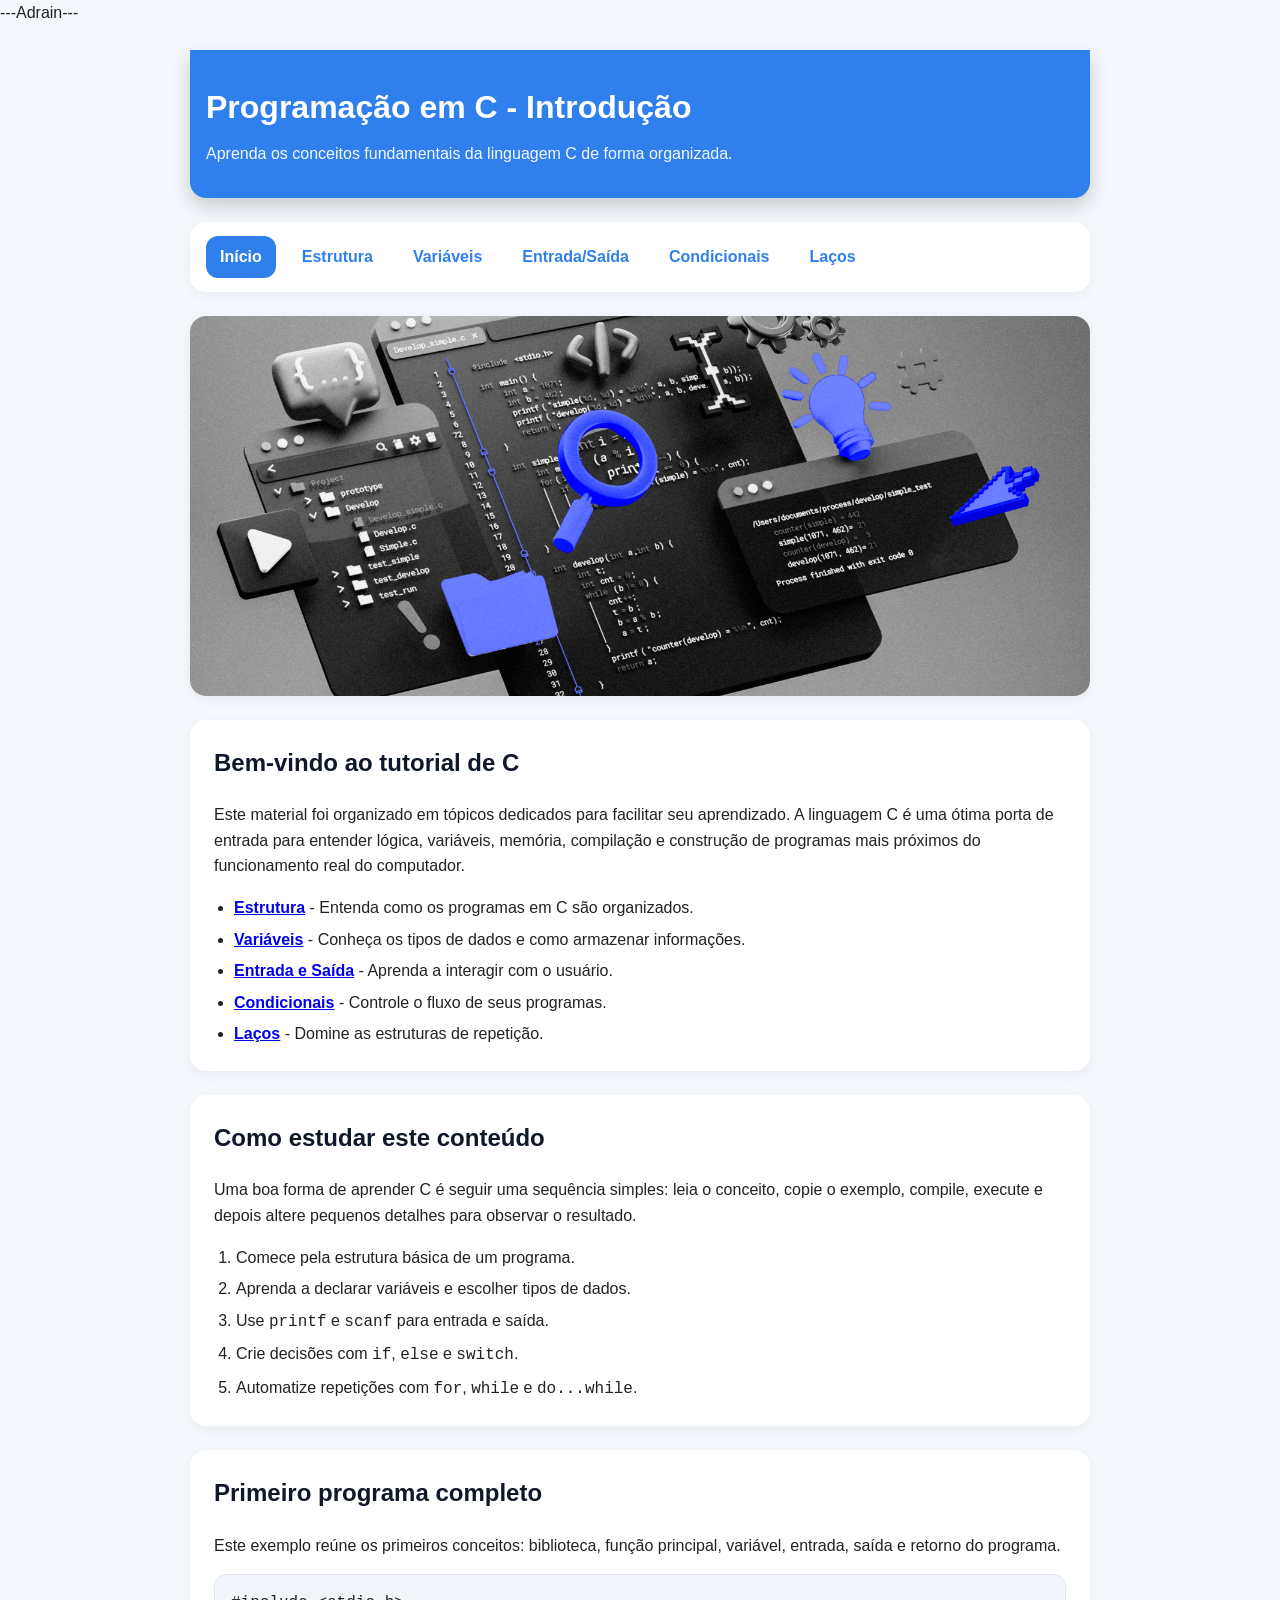
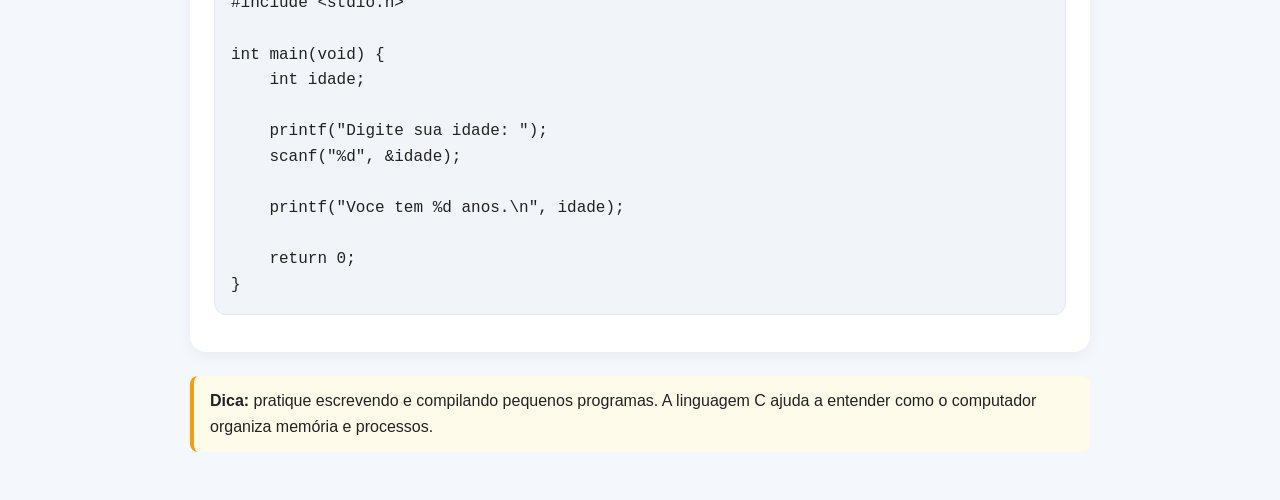
==== commit 81156513: "Testando commit pelu termux" ====
--- a/index.html
+++ b/index.html
@@ -7,6 +7,7 @@
         <link rel="stylesheet" href="estilo.css">
     </head>
     <body>
+        ---Adrain---
         <div class="container">
             <header class="index-header">
                 <h1>Programação em C - Introdução</h1>
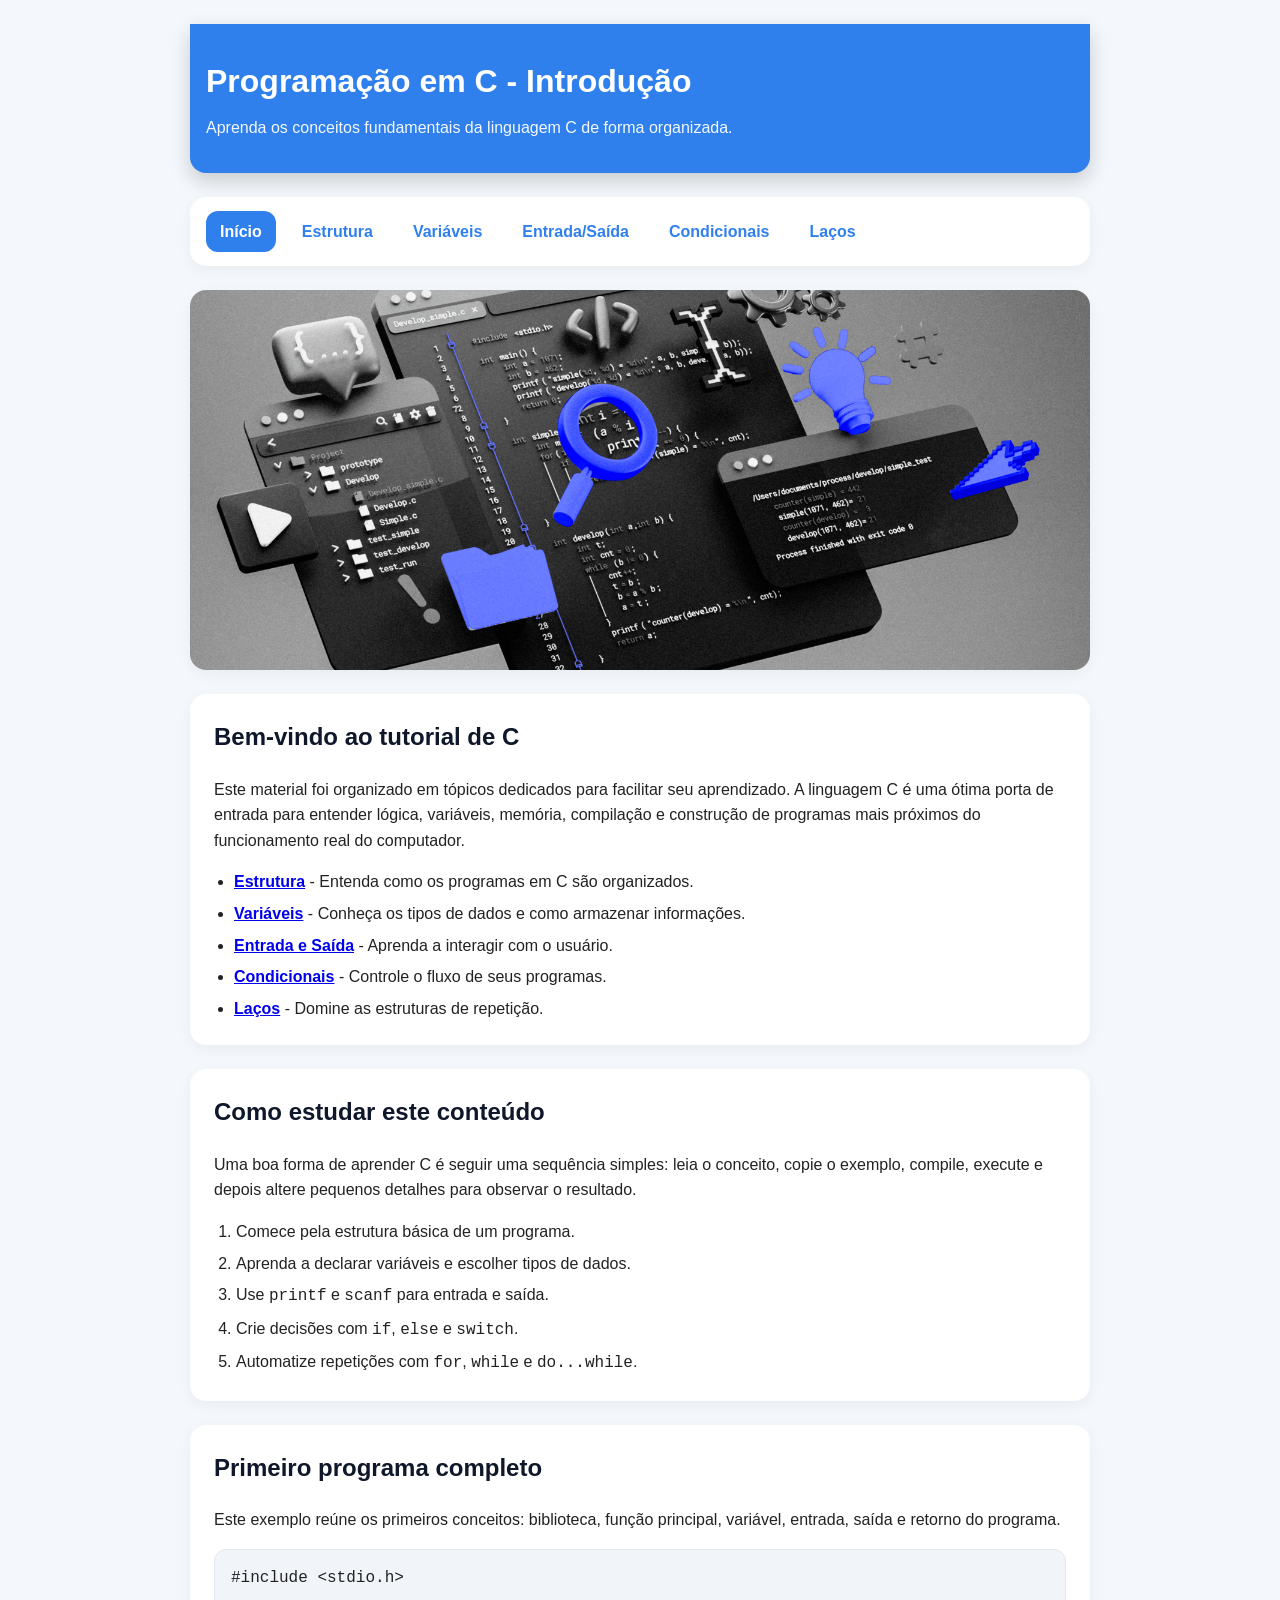
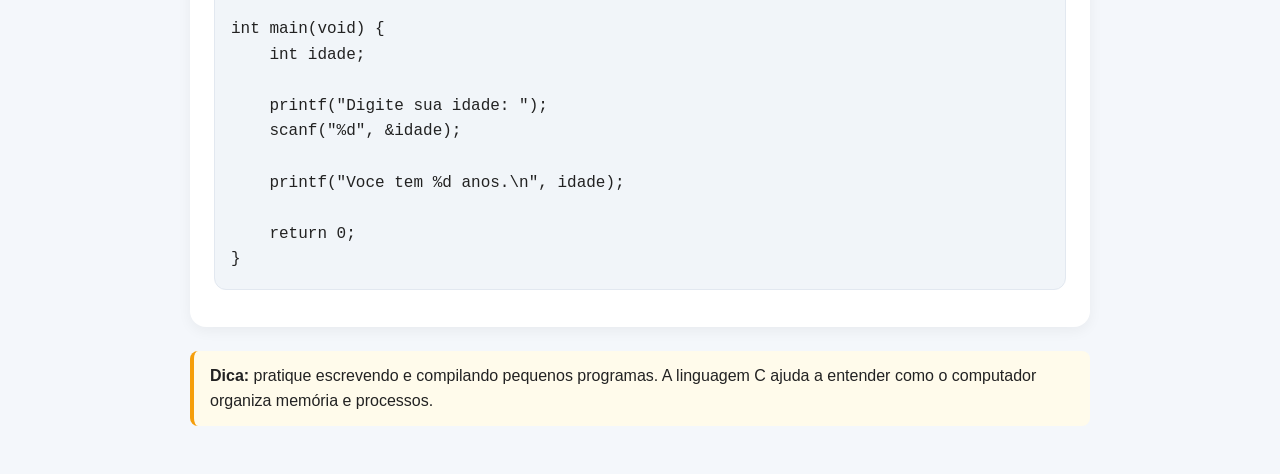
==== commit eb95e8cf: "Cirrigindo textos - termux" ====
--- a/index.html
+++ b/index.html
@@ -7,7 +7,6 @@
         <link rel="stylesheet" href="estilo.css">
     </head>
     <body>
-        ---Adrain---
         <div class="container">
             <header class="index-header">
                 <h1>Programação em C - Introdução</h1>
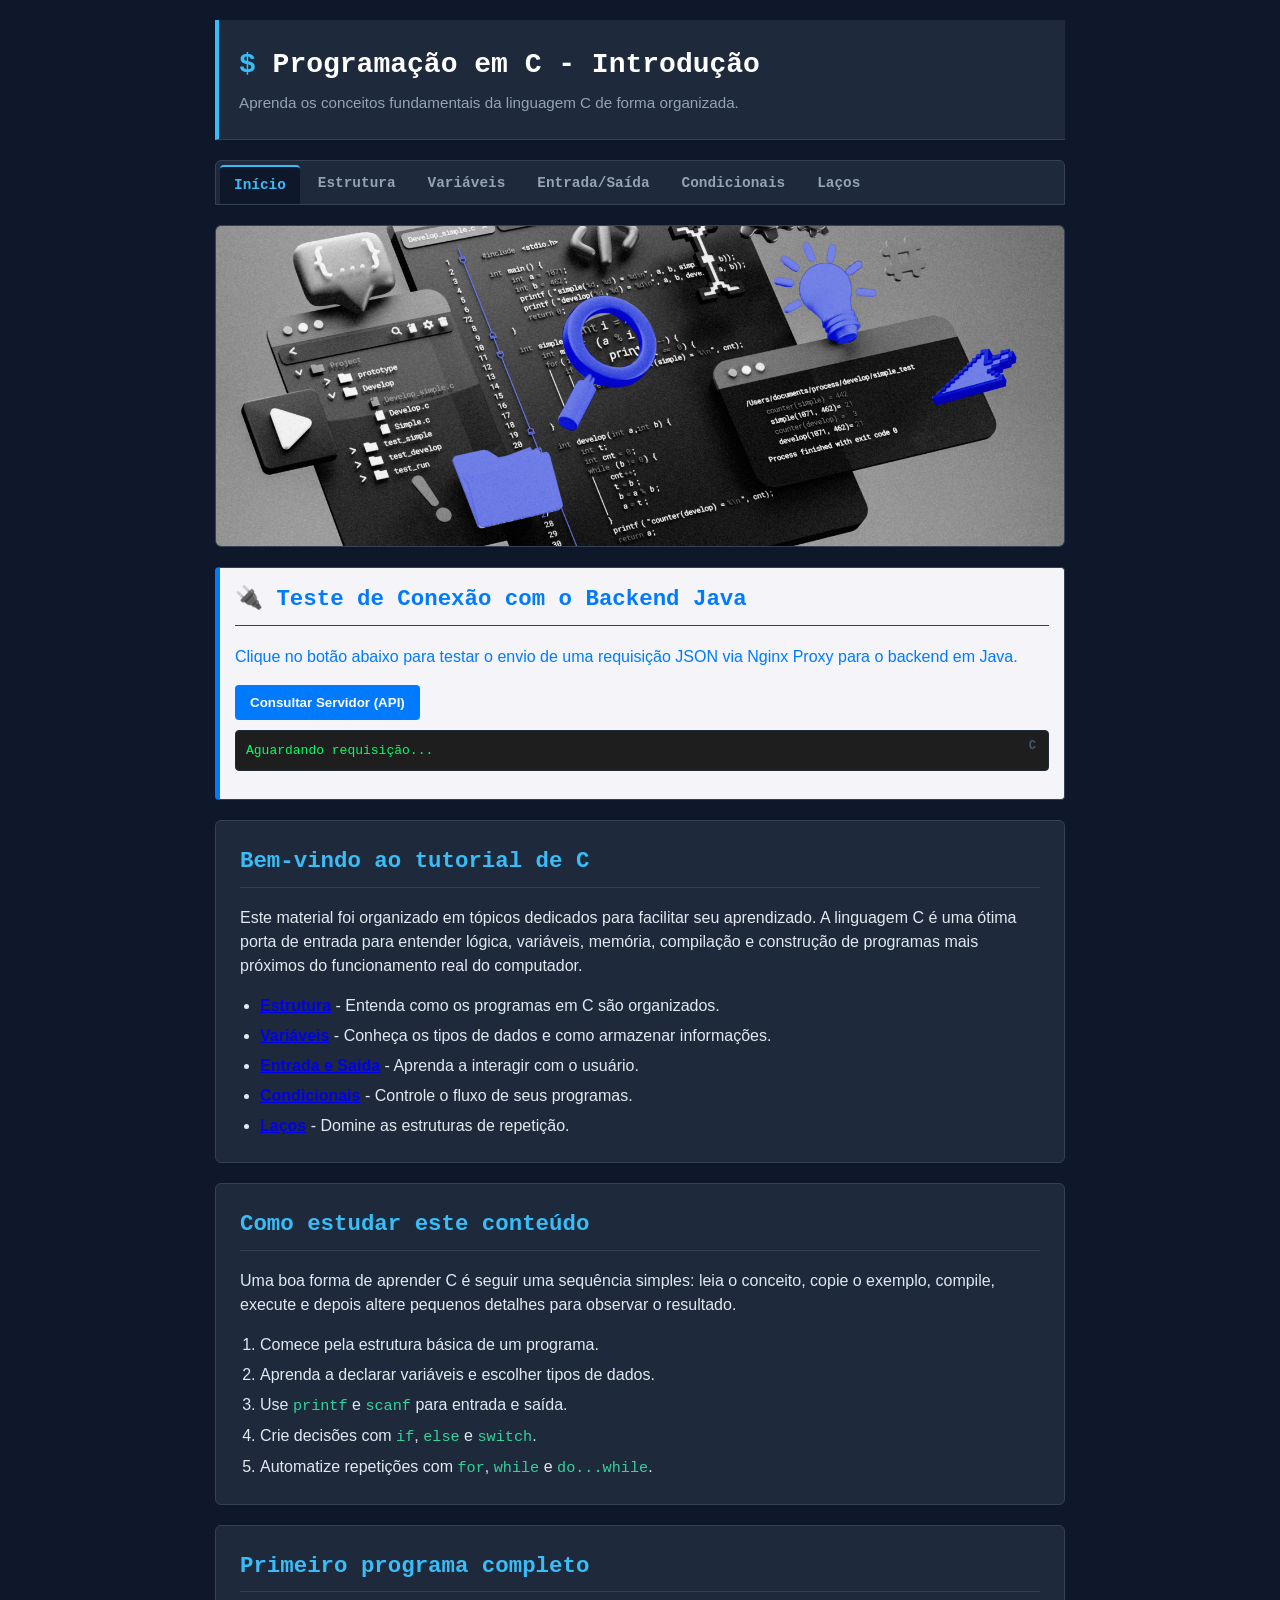
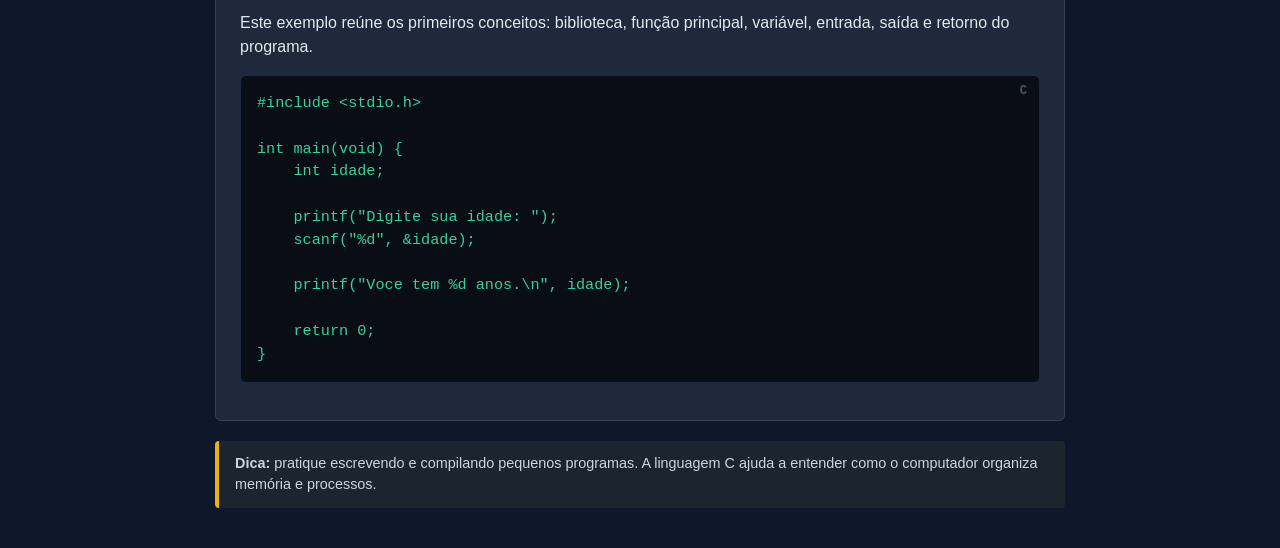
==== commit 1b9ef851: "Adicionando api" ====
--- a/index.html
+++ b/index.html
@@ -5,6 +5,37 @@
         <meta name="viewport" content="width=device-width, initial-scale=1.0">
         <title>Programação em C - Introdução</title>
         <link rel="stylesheet" href="estilo.css">
+        <!-- Estilos rápidos para a caixa de teste da API -->
+        <style>
+            .api-card {
+                background-color: #f4f4f9;
+                border-left: 5px solid #007bff;
+                padding: 15px;
+                margin: 20px 0;
+                border-radius: 4px;
+            }
+            .api-btn {
+                background-color: #007bff;
+                color: white;
+                border: none;
+                padding: 10px 15px;
+                cursor: pointer;
+                border-radius: 4px;
+                font-weight: bold;
+            }
+            .api-btn:hover {
+                background-color: #0056b3;
+            }
+            .api-response {
+                background-color: #1e1e1e;
+                color: #00ff66;
+                padding: 10px;
+                border-radius: 4px;
+                margin-top: 10px;
+                overflow-x: auto;
+                font-family: monospace;
+            }
+        </style>
     </head>
     <body>
         <div class="container">
@@ -24,6 +55,19 @@
             <figure class="hero-image">
                 <img src="img/programacao-c.png" alt="Ilustração sobre programação em C">
             </figure>
+
+            <!-- ======================================================= -->
+            <!-- NOVO: Seção para testar a comunicação com a API Java   -->
+            <!-- ======================================================= -->
+            <section class="api-card">
+                <h2 style="color: #007bff;">🔌 Teste de Conexão com o Backend Java</h2>
+                <p style="color: #007bff;">Clique no botão abaixo para testar o envio de uma requisição JSON via Nginx Proxy para o backend em Java.</p>
+                
+                <button class="api-btn" onclick="testarAPI()">Consultar Servidor (API)</button>
+                
+                <pre id="json-result" class="api-response">Aguardando requisição...</pre>
+            </section>
+            <!-- ======================================================= -->
 
             <section>
                 <h2>Bem-vindo ao tutorial de C</h2>
@@ -70,5 +114,29 @@
                 <strong>Dica:</strong> pratique escrevendo e compilando pequenos programas. A linguagem C ajuda a entender como o computador organiza memória e processos.
             </div>
         </div>
+
+        <!-- Script JS para consumir a API -->
+        <script>
+            function testarAPI() {
+                const painel = document.getElementById('json-result');
+                painel.innerText = 'Carregando dados da API...';
+
+                // Faz a chamada para a rota que o Nginx intercepta e manda pro Java
+                fetch('/api/status')
+                    .then(response => {
+                        if (!response.ok) {
+                            throw new Error('Erro na resposta da rede: ' + response.statusText);
+                        }
+                        return response.json(); // Converte a resposta em JSON
+                    })
+                    .then(data => {
+                        // Formata o JSON com indentação para exibir na tela
+                        painel.innerText = JSON.stringify(data, null, 2);
+                    })
+                    .catch(error => {
+                        painel.innerText = 'Erro ao se comunicar com a API Java:\n' + error.message;
+                    });
+            }
+        </script>
     </body>
-</html>
+</html>
--- a/estilo.css
+++ b/estilo.css
@@ -1,136 +1,172 @@
-﻿body {
-    font-family: Arial, sans-serif;
-    line-height: 1.6;
+/* ==========================================================================
+   RESET & VARIÁVEIS (Estilo Clean / Dark-Tech)
+   ========================================================================== */
+body {
+    font-family: -apple-system, BlinkMacSystemFont, "Segoe UI", Roboto, Helvetica, Arial, sans-serif;
+    line-height: 1.5;
     margin: 0;
     padding: 0;
-    background: #f4f7fb;
-    color: #222;
+    background: #0f172a; /* Fundo dark minimalista */
+    color: #e2e8f0; /* Texto claro de alto contraste */
 }
 
 .container {
-    max-width: 900px;
+    max-width: 850px;
     margin: 0 auto;
-    padding: 24px 16px 48px;
-}
-
+    padding: 20px 16px 40px;
+}
+
+/* ==========================================================================
+   HEADER (Padronizado e Direto)
+   ========================================================================== */
 header {
-    color: white;
-    padding: 32px 16px;
-    border-radius: 0 0 16px 16px;
-    box-shadow: 0 8px 20px rgba(0, 0, 0, 0.18);
+    color: #ffffff;
+    padding: 24px 20px;
+    border-bottom: 1px solid #334155;
+    background: #1e293b;
 }
 
 header h1 {
-    margin: 0 0 8px;
-    font-size: 2rem;
+    margin: 0 0 6px;
+    font-size: 1.75rem;
+    font-family: 'Fira Code', 'Courier New', monospace;
+    font-weight: 600;
+}
+
+header h1::before {
+    content: "$ ";
+    color: #38bdf8; /* Prompt de terminal */
 }
 
 header p {
     margin: 0;
-    opacity: 0.95;
-}
-
-.index-header {
-    background: #2f80ed;
-}
-
-.loops-header {
-    background: #16a34a;
-}
-
-.estrutura-header {
-    background: #9333ea;
-}
-
-.variaveis-header {
-    background: #0891b2;
-}
-
-.entrada-header {
-    background: #ea580c;
-}
-
-.condicional-header {
-    background: #dc2626;
-}
-
+    font-size: 0.95rem;
+    color: #94a3b8;
+}
+
+/* Simplificação das categorias: agora usam bordas sutis em vez de fundos coloridos */
+.index-header, .loops-header, .estrutura-header, 
+.variaveis-header, .entrada-header, .condicional-header {
+    background: #1e293b;
+    border-left: 4px solid #38bdf8; /* Azul padrão de destaque */
+}
+
+.loops-header { border-left-color: #4ade80; }      /* Verde */
+.estrutura-header { border-left-color: #c084fc; }  /* Roxo */
+.variaveis-header { border-left-color: #22d3ee; }  /* Ciano */
+.entrada-header { border-left-color: #fb923c; }    /* Laranja */
+.condicional-header { border-left-color: #f87171; }  /* Vermelho */
+
+/* ==========================================================================
+   NAVBAR (Estilo Abas de Editor de Código)
+   ========================================================================== */
 .navbar {
     display: flex;
-    gap: 12px;
-    margin: 24px 0 0;
-    padding: 14px 16px;
-    border-radius: 16px;
-    background: #ffffff;
-    box-shadow: 0 4px 14px rgba(0, 0, 0, 0.05);
+    gap: 4px;
+    margin: 20px 0;
+    padding: 4px 4px 0;
+    background: #1e293b;
+    border: 1px solid #334155;
+    border-radius: 6px 6px 0 0;
     position: sticky;
-    top: 16px;
+    top: 0;
     z-index: 10;
 }
 
 .nav-link {
     display: inline-block;
-    color: #2f80ed;
+    color: #94a3b8;
     text-decoration: none;
-    font-weight: 700;
+    font-family: 'Courier New', monospace;
+    font-weight: 600;
+    font-size: 0.9rem;
     padding: 8px 14px;
-    border-radius: 12px;
-    transition: background 0.2s ease, color 0.2s ease;
-}
-
-.nav-link:hover,
+    border-radius: 4px 4px 0 0;
+    transition: background 0.15s ease, color 0.15s ease;
+}
+
+.nav-link:hover {
+    background: #273549;
+    color: #e2e8f0;
+}
+
 .nav-link.active {
-    background: #2f80ed;
-    color: white;
+    background: #0f172a;
+    color: #38bdf8;
+    border-top: 2px solid #38bdf8;
+}
+
+/* ==========================================================================
+   CONTEÚDO E SEÇÕES
+   ========================================================================== */
+section {
+    background: #1e293b;
+    border: 1px solid #334155;
+    border-radius: 6px;
+    margin: 20px 0;
+    padding: 24px;
+}
+
+h2 {
+    color: #38bdf8;
+    font-family: 'Courier New', monospace;
+    font-size: 1.4rem;
+    margin-top: 0;
+    border-bottom: 1px solid #334155;
+    padding-bottom: 8px;
 }
 
 .hero-image {
-    margin: 24px 0;
-    border-radius: 16px;
+    margin: 20px 0;
+    border-radius: 6px;
     overflow: hidden;
-    background: #ffffff;
-    box-shadow: 0 4px 14px rgba(0, 0, 0, 0.05);
+    border: 1px solid #334155;
 }
 
 .hero-image img {
     display: block;
     width: 100%;
-    height: clamp(220px, 42vw, 380px);
+    height: clamp(200px, 35vw, 320px);
     object-fit: cover;
-}
-
-section {
-    background: white;
-    border-radius: 16px;
-    margin: 24px 0;
-    padding: 24px;
-    box-shadow: 0 4px 14px rgba(0, 0, 0, 0.05);
-}
-
-h2 {
-    color: #0f172a;
-    margin-top: 0;
-}
-
+    filter: grayscale(20%); /* Deixa imagens menos berrantes */
+}
+
+/* ==========================================================================
+   CÓDIGO E SINTAXE (Visual Terminal / IDE)
+   ========================================================================== */
 pre {
-    background: #f1f5f9;
+    background: #090d16;
     padding: 16px;
-    border-radius: 12px;
+    border-radius: 6px;
     overflow-x: auto;
-    border: 1px solid #e2e8f0;
+    border: 1px solid #1e293b;
+    position: relative;
+}
+
+/* Simula uma etiqueta de "C" no canto do bloco de código */
+pre::after {
+    content: "C";
+    position: absolute;
+    top: 6px;
+    right: 12px;
+    font-size: 0.75rem;
+    color: #475569;
+    font-family: monospace;
+    font-weight: bold;
 }
 
 code {
-    font-family: 'Courier New', monospace;
-}
-
-ul {
+    font-family: 'Consolas', 'Fira Code', 'Courier New', monospace;
+    font-size: 0.95rem;
+    color: #34d399; /* Código verde terminal por padrão */
+}
+
+/* ==========================================================================
+   ELEMENTOS DE TEXTO E TABELAS
+   ========================================================================== */
+ul, ol {
     margin: 0;
     padding-left: 20px;
-}
-
-ol {
-    margin: 0;
-    padding-left: 22px;
 }
 
 li + li {
@@ -141,173 +177,95 @@
     width: 100%;
     border-collapse: collapse;
     margin-top: 16px;
-    overflow: hidden;
-    border-radius: 12px;
-    background: #ffffff;
-    box-shadow: 0 0 0 1px #e2e8f0;
-}
-
-th,
-td {
-    padding: 12px 14px;
+    background: #182232;
+    border: 1px solid #334155;
+    border-radius: 4px;
+}
+
+th, td {
+    padding: 10px 12px;
     text-align: left;
-    border-bottom: 1px solid #e2e8f0;
-    vertical-align: top;
+    border-bottom: 1px solid #334155;
+    font-size: 0.9rem;
 }
 
 th {
-    background: #f8fafc;
-    color: #0f172a;
+    background: #1e293b;
+    color: #38bdf8;
+    font-family: 'Courier New', monospace;
 }
 
 tr:last-child td {
     border-bottom: 0;
 }
 
+/* Bloco de Notas / Avisos */
 .note {
-    background: #fffbeb;
-    border-left: 4px solid #f59e0b;
+    background: #1c252e;
+    border-left: 4px solid #eab308; /* Amarelo de atenção */
     padding: 12px 16px;
     margin: 16px 0 0;
-    border-radius: 8px;
-}
-
+    border-radius: 4px;
+    font-size: 0.9rem;
+    color: #cbd5e1;
+}
+
+/* Bloco de Exercícios */
 .exercise {
-    border-left: 4px solid #2f80ed;
-}
-
+    border-left: 4px solid #a855f7; /* Roxo para desafios */
+    background: #1e1b29;
+}
+
+/* Botões */
 .link-button {
     display: inline-block;
     margin-top: 16px;
-    padding: 12px 20px;
-    background: #2f80ed;
-    color: white;
+    padding: 10px 18px;
+    background: transparent;
+    color: #38bdf8;
+    border: 1px solid #38bdf8;
     text-decoration: none;
-    border-radius: 12px;
-    transition: background 0.2s ease;
+    border-radius: 4px;
+    font-family: 'Courier New', monospace;
+    font-weight: bold;
+    font-size: 0.9rem;
+    transition: all 0.15s ease;
 }
 
 .link-button:hover {
-    background: #1d60c7;
-}
-
-/* Responsivo para dispositivos móveis */
+    background: rgba(56, 189, 248, 0.1);
+    color: #7dd3fc;
+    border-color: #7dd3fc;
+}
+
+/* ==========================================================================
+   RESPONSIVIDADE (Ajustes para Telas Menores)
+   ========================================================================== */
 @media (max-width: 768px) {
     .navbar {
         flex-wrap: wrap;
-        gap: 8px;
-        padding: 10px 12px;
+        padding: 6px;
+        border-radius: 4px;
     }
 
     .nav-link {
         padding: 6px 10px;
-        font-size: 0.9rem;
-    }
-
-    header h1 {
-        font-size: 1.5rem;
-    }
-
-    header p {
-        font-size: 0.95rem;
-    }
-
-    section {
-        padding: 16px;
-    }
-
-    .hero-image {
-        margin: 18px 0;
-        border-radius: 14px;
-    }
-
-    .hero-image img {
-        height: clamp(180px, 55vw, 300px);
-    }
-
-    h2 {
-        font-size: 1.25rem;
-    }
-
-    pre {
-        padding: 12px;
         font-size: 0.85rem;
-    }
+        border-radius: 4px;
+    }
+
+    .nav-link.active {
+        border-top: none;
+        background: #0f172a;
+    }
+
+    header h1 { font-size: 1.4rem; }
+    section { padding: 16px; }
+    h2 { font-size: 1.15rem; }
+    pre { padding: 12px; }
 
     table {
         display: block;
         overflow-x: auto;
-        white-space: nowrap;
-    }
-
-    th,
-    td {
-        padding: 10px 12px;
-    }
-
-    code {
-        font-size: 0.85rem;
-    }
-
-    .container {
-        padding: 16px;
-    }
-}
-
-@media (max-width: 480px) {
-    .navbar {
-        gap: 8px;
-        padding: 10px 10px;
-    }
-
-    .nav-link {
-        padding: 8px 10px;
-        font-size: 1rem;
-    }
-
-    header {
-        padding: 24px 16px;
-    }
-
-    header h1 {
-        font-size: 1.75rem;
-        margin-bottom: 6px;
-    }
-
-    header p {
-        font-size: 1rem;
-    }
-
-    section {
-        padding: 14px;
-        margin: 16px 0;
-    }
-
-    .hero-image {
-        margin: 16px 0;
-        border-radius: 12px;
-    }
-
-    .hero-image img {
-        height: 210px;
-    }
-
-    h2 {
-        font-size: 1.2rem;
-    }
-
-    pre {
-        padding: 10px;
-        font-size: 0.85rem;
-        overflow-x: auto;
-    }
-
-    .note {
-        padding: 10px 14px;
-    }
-
-    .link-button {
-        padding: 12px 18px;
-        font-size: 0.95rem;
-    }
-}
+    }
+}
